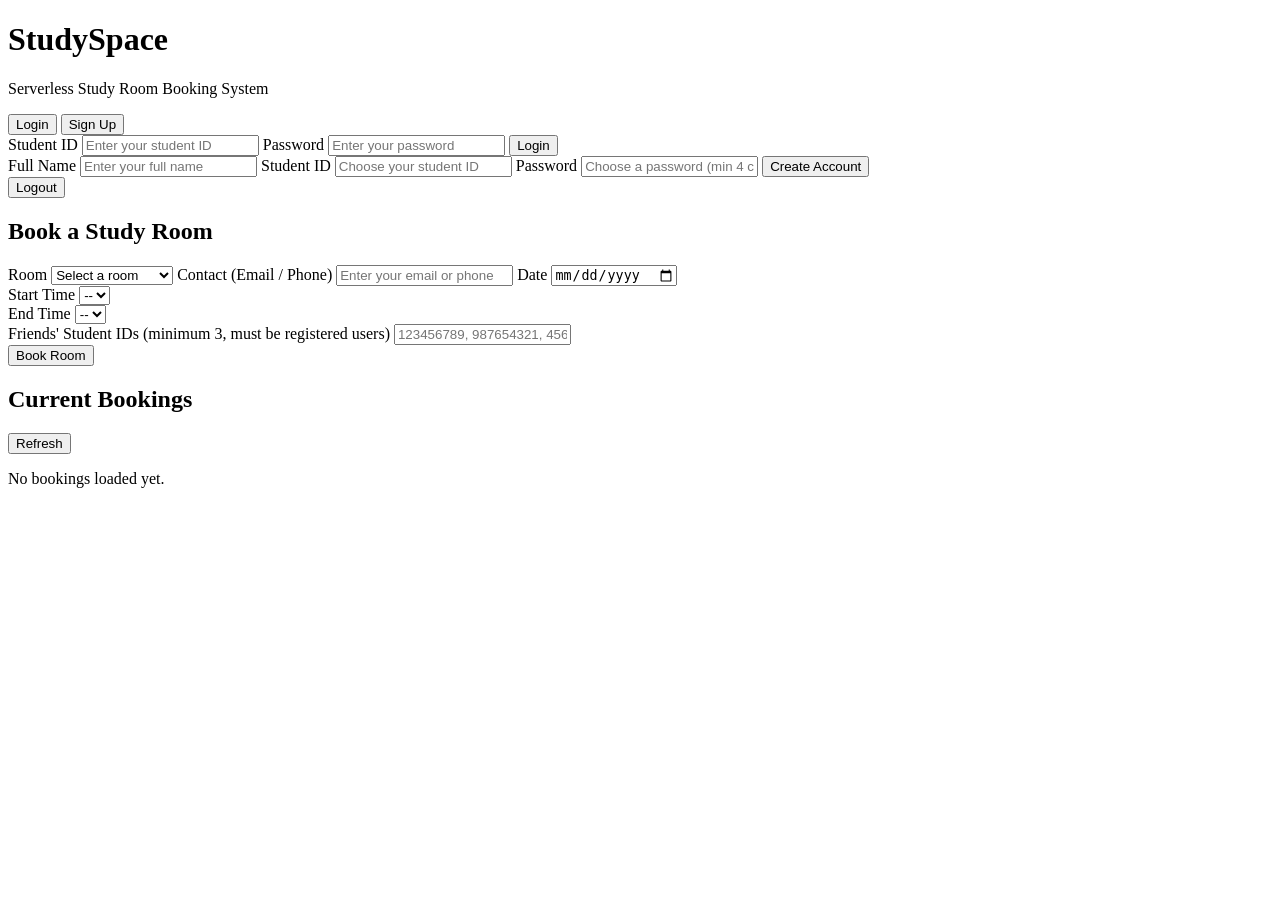
==== frontend/index.html @ 9c3af7f7 "Create index.html" ====
<!DOCTYPE html>
<html lang="en">
<head>
  <meta charset="UTF-8" />
  <meta name="viewport" content="width=device-width, initial-scale=1.0" />
  <title>StudySpace - Study Room Booking</title>
  <link rel="stylesheet" href="style.css" />
</head>
<body>
  <div class="container">
    <header>
      <h1>StudySpace</h1>
      <p>Serverless Study Room Booking System</p>
    </header>

    <!-- ===================== AUTH VIEW ===================== -->
    <section id="authView">
      <div class="card auth-card">
        <div class="tabs">
          <button id="loginTab" class="tab active" type="button">Login</button>
          <button id="signupTab" class="tab" type="button">Sign Up</button>
        </div>

        <form id="loginForm" class="auth-form">
          <label>Student ID</label>
          <input type="text" id="loginStudentId" placeholder="Enter your student ID" required />
          <label>Password</label>
          <input type="password" id="loginPassword" placeholder="Enter your password" required />
          <button type="submit">Login</button>
        </form>

        <form id="signupForm" class="auth-form hidden">
          <label>Full Name</label>
          <input type="text" id="signupName" placeholder="Enter your full name" required />
          <label>Student ID</label>
          <input type="text" id="signupStudentId" placeholder="Choose your student ID" required />
          <label>Password</label>
          <input type="password" id="signupPassword" placeholder="Choose a password (min 4 chars)" required />
          <button type="submit">Create Account</button>
        </form>
      </div>
    </section>

    <!-- ===================== APP VIEW ===================== -->
    <section id="appView" class="hidden">
      <div class="welcome-bar card">
        <span id="welcomeText"></span>
        <button id="logoutBtn" type="button">Logout</button>
      </div>

      <div class="card">
        <h2>Book a Study Room</h2>
        <form id="bookingForm">
          <label>Room</label>
          <select id="room" required>
            <option value="">Select a room</option>
            <optgroup label="Single Rooms (1 person)">
              <option value="Room A">Room A</option>
              <option value="Room B">Room B</option>
            </optgroup>
            <optgroup label="Group Rooms (4+ people)">
              <option value="Room C">Room C</option>
              <option value="Computer Lab">Computer Lab</option>
            </optgroup>
          </select>

          <label>Contact (Email / Phone)</label>
          <input type="text" id="contact" placeholder="Enter your email or phone" required />

          <label>Date</label>
          <input type="date" id="date" required />

          <div class="time-row">
            <div class="time-col">
              <label>Start Time</label>
              <select id="startTime" required>
                <option value="">--</option>
              </select>
            </div>
            <div class="time-col">
              <label>End Time</label>
              <select id="endTime" required>
                <option value="">--</option>
              </select>
            </div>
          </div>

          <div id="friendsGroup" class="hidden">
            <label>Friends' Student IDs <span class="hint">(minimum 3, must be registered users)</span></label>
            <input type="text" id="friendsIds" placeholder="123456789, 987654321, 456789123" />
          </div>

          <button type="submit">Book Room</button>
        </form>
      </div>

      <div class="card">
        <div class="bookings-header">
          <h2>Current Bookings</h2>
          <button id="refreshBtn" type="button">Refresh</button>
        </div>
        <div id="bookingsList" class="bookings-list">
          <p>No bookings loaded yet.</p>
        </div>
      </div>
    </section>
  </div>

  <script src="app.js"></script>
</body>
</html>
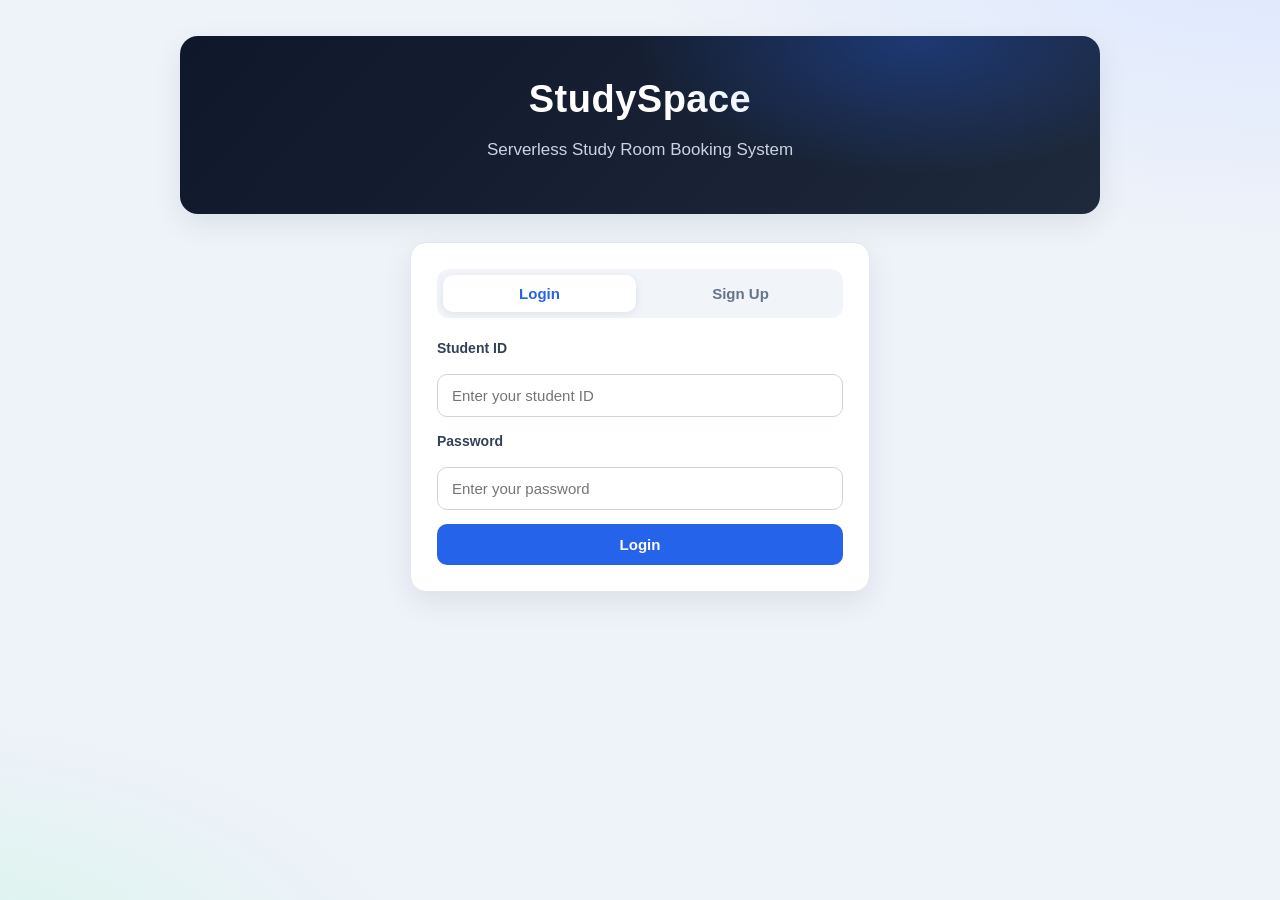
==== commit 581715d3: "Update new login index.html" ====
--- a/frontend/index.html
+++ b/frontend/index.html
@@ -34,8 +34,8 @@
           <input type="text" id="signupName" placeholder="Enter your full name" required />
           <label>Student ID</label>
           <input type="text" id="signupStudentId" placeholder="Choose your student ID" required />
-          <label>Password</label>
-          <input type="password" id="signupPassword" placeholder="Choose a password (min 4 chars)" required />
+          <label>Password <span class="hint">(8+ chars, 1 uppercase, 1 number, 1 special)</span></label>
+          <input type="password" id="signupPassword" placeholder="Create a strong password" required />
           <button type="submit">Create Account</button>
         </form>
       </div>
--- a/frontend/style.css
+++ b/frontend/style.css
@@ -0,0 +1,353 @@
+/* ===================== StudySpace - Styles ===================== */
+
+:root {
+  --navy: #1e293b;
+  --navy-deep: #0f172a;
+  --blue: #2563eb;
+  --blue-dark: #1d4ed8;
+  --green: #10b981;
+  --green-dark: #059669;
+  --red: #dc2626;
+  --red-dark: #b91c1c;
+  --bg: #eef2f9;
+  --card: #ffffff;
+  --text: #1f2937;
+  --muted: #64748b;
+  --border: #e2e8f0;
+  --shadow: 0 10px 30px rgba(15, 23, 42, 0.08);
+  --shadow-hover: 0 16px 40px rgba(15, 23, 42, 0.14);
+}
+
+* {
+  box-sizing: border-box;
+}
+
+body {
+  margin: 0;
+  font-family: "Segoe UI", Arial, sans-serif;
+  background:
+    radial-gradient(1200px 600px at 100% -10%, #dbe7ff 0%, transparent 55%),
+    radial-gradient(1000px 500px at -10% 110%, #d6f5ea 0%, transparent 55%),
+    var(--bg);
+  background-attachment: fixed;
+  color: var(--text);
+  line-height: 1.55;
+}
+
+.container {
+  width: 90%;
+  max-width: 920px;
+  margin: 0 auto;
+  padding: 36px 0 60px;
+}
+
+/* ---------- Header ---------- */
+header {
+  text-align: center;
+  margin-bottom: 28px;
+  padding: 34px 25px;
+  background: linear-gradient(135deg, var(--navy-deep), var(--navy));
+  border-radius: 18px;
+  box-shadow: var(--shadow);
+  color: #fff;
+  position: relative;
+  overflow: hidden;
+  animation: fadeDown 0.6s ease both;
+}
+header::after {
+  content: "";
+  position: absolute;
+  inset: 0;
+  background: radial-gradient(400px 200px at 80% 0%, rgba(37, 99, 235, 0.35), transparent 70%);
+  pointer-events: none;
+}
+header h1 {
+  margin: 0;
+  font-size: 38px;
+  letter-spacing: 0.5px;
+  font-weight: 700;
+}
+header p {
+  margin-top: 8px;
+  font-size: 17px;
+  color: #cbd5e1;
+}
+
+/* ---------- Cards ---------- */
+.card {
+  background: var(--card);
+  padding: 26px;
+  margin-bottom: 22px;
+  border-radius: 16px;
+  border: 1px solid var(--border);
+  box-shadow: var(--shadow);
+  animation: fadeUp 0.5s ease both;
+  transition: box-shadow 0.25s ease, transform 0.25s ease;
+}
+.card:hover {
+  box-shadow: var(--shadow-hover);
+  transform: translateY(-2px);
+}
+.card h2 {
+  margin-top: 0;
+  color: var(--navy);
+  font-size: 22px;
+}
+
+/* ---------- Forms ---------- */
+form {
+  display: grid;
+  gap: 14px;
+}
+label {
+  font-weight: 600;
+  color: #334155;
+  font-size: 14px;
+}
+.hint {
+  font-weight: 400;
+  color: var(--muted);
+  font-size: 12px;
+}
+input,
+select {
+  padding: 12px 14px;
+  border: 1px solid #cbd5e1;
+  border-radius: 10px;
+  font-size: 15px;
+  background: #fff;
+  transition: border-color 0.2s ease, box-shadow 0.2s ease;
+}
+input:focus,
+select:focus {
+  outline: none;
+  border-color: var(--blue);
+  box-shadow: 0 0 0 3px rgba(37, 99, 235, 0.15);
+}
+
+/* ---------- Buttons ---------- */
+button {
+  padding: 12px 18px;
+  border: none;
+  border-radius: 10px;
+  background: var(--blue);
+  color: #fff;
+  font-size: 15px;
+  font-weight: 600;
+  cursor: pointer;
+  transition: background 0.2s ease, transform 0.12s ease, box-shadow 0.2s ease;
+}
+button:hover {
+  background: var(--blue-dark);
+  box-shadow: 0 6px 16px rgba(37, 99, 235, 0.3);
+}
+button:active {
+  transform: scale(0.97);
+}
+.secondary {
+  background: #e2e8f0;
+  color: #334155;
+}
+.secondary:hover {
+  background: #cbd5e1;
+  box-shadow: none;
+}
+
+/* ---------- Time row ---------- */
+.time-row {
+  display: grid;
+  grid-template-columns: 1fr 1fr;
+  gap: 14px;
+}
+.time-col {
+  display: grid;
+  gap: 6px;
+}
+
+/* ---------- Auth ---------- */
+.auth-card {
+  max-width: 460px;
+  margin: 0 auto;
+}
+.tabs {
+  display: flex;
+  gap: 8px;
+  margin-bottom: 20px;
+  background: #f1f5f9;
+  padding: 6px;
+  border-radius: 12px;
+}
+.tab {
+  flex: 1;
+  background: transparent;
+  color: var(--muted);
+  font-weight: 600;
+  padding: 10px;
+}
+.tab:hover {
+  background: transparent;
+  box-shadow: none;
+  color: var(--navy);
+}
+.tab.active {
+  background: #fff;
+  color: var(--blue);
+  box-shadow: 0 2px 8px rgba(15, 23, 42, 0.08);
+}
+.auth-form {
+  animation: fadeIn 0.35s ease both;
+}
+
+/* ---------- Welcome bar ---------- */
+.welcome-bar {
+  display: flex;
+  align-items: center;
+  justify-content: space-between;
+  padding: 16px 22px;
+  font-weight: 600;
+  color: var(--navy);
+}
+#logoutBtn {
+  background: #f1f5f9;
+  color: #334155;
+  padding: 8px 16px;
+}
+#logoutBtn:hover {
+  background: #e2e8f0;
+  box-shadow: none;
+}
+
+/* ---------- Bookings ---------- */
+.bookings-header {
+  display: flex;
+  align-items: center;
+  justify-content: space-between;
+}
+#refreshBtn {
+  background: var(--green);
+  padding: 8px 16px;
+}
+#refreshBtn:hover {
+  background: var(--green-dark);
+  box-shadow: 0 6px 16px rgba(16, 185, 129, 0.3);
+}
+.bookings-list {
+  margin-top: 16px;
+  display: grid;
+  gap: 12px;
+}
+.booking-item {
+  border: 1px solid var(--border);
+  border-left: 5px solid var(--blue);
+  padding: 16px 18px;
+  border-radius: 12px;
+  background: #f8fafc;
+  animation: fadeIn 0.4s ease both;
+  transition: transform 0.2s ease, box-shadow 0.2s ease;
+}
+.booking-item:hover {
+  transform: translateX(3px);
+  box-shadow: var(--shadow);
+}
+.booking-item h3 {
+  margin: 0 0 8px 0;
+  color: var(--navy);
+}
+.booking-item p {
+  margin: 4px 0;
+  font-size: 14px;
+}
+.delete-btn {
+  background: var(--red);
+  margin-top: 10px;
+  padding: 8px 16px;
+}
+.delete-btn:hover {
+  background: var(--red-dark);
+  box-shadow: 0 6px 16px rgba(220, 38, 38, 0.3);
+}
+
+/* ---------- Modal (cancellation code) ---------- */
+.modal-overlay {
+  position: fixed;
+  inset: 0;
+  background: rgba(15, 23, 42, 0.55);
+  display: flex;
+  align-items: center;
+  justify-content: center;
+  z-index: 1000;
+  animation: fadeIn 0.25s ease both;
+}
+.modal {
+  background: #fff;
+  padding: 30px;
+  border-radius: 16px;
+  max-width: 420px;
+  width: 90%;
+  text-align: center;
+  box-shadow: var(--shadow-hover);
+  animation: popIn 0.3s ease both;
+}
+.modal h3 {
+  margin-top: 0;
+  color: var(--navy);
+}
+.modal p {
+  color: var(--muted);
+  font-size: 14px;
+}
+.code-box {
+  font-family: "Courier New", monospace;
+  font-size: 30px;
+  font-weight: 700;
+  letter-spacing: 6px;
+  color: var(--blue);
+  background: #eff6ff;
+  border: 1px dashed var(--blue);
+  border-radius: 12px;
+  padding: 16px;
+  margin: 18px 0;
+}
+.modal-actions {
+  display: flex;
+  gap: 10px;
+  justify-content: center;
+}
+
+/* ---------- Utilities ---------- */
+.hidden {
+  display: none;
+}
+.error {
+  color: var(--red);
+  font-weight: 600;
+}
+.success {
+  color: var(--green-dark);
+  font-weight: 600;
+}
+
+/* ---------- Animations ---------- */
+@keyframes fadeIn {
+  from { opacity: 0; }
+  to { opacity: 1; }
+}
+@keyframes fadeUp {
+  from { opacity: 0; transform: translateY(14px); }
+  to { opacity: 1; transform: translateY(0); }
+}
+@keyframes fadeDown {
+  from { opacity: 0; transform: translateY(-14px); }
+  to { opacity: 1; transform: translateY(0); }
+}
+@keyframes popIn {
+  from { opacity: 0; transform: scale(0.9); }
+  to { opacity: 1; transform: scale(1); }
+}
+
+/* ---------- Responsive ---------- */
+@media (max-width: 600px) {
+  header h1 { font-size: 30px; }
+  .time-row { grid-template-columns: 1fr; }
+  .container { width: 94%; }
+}
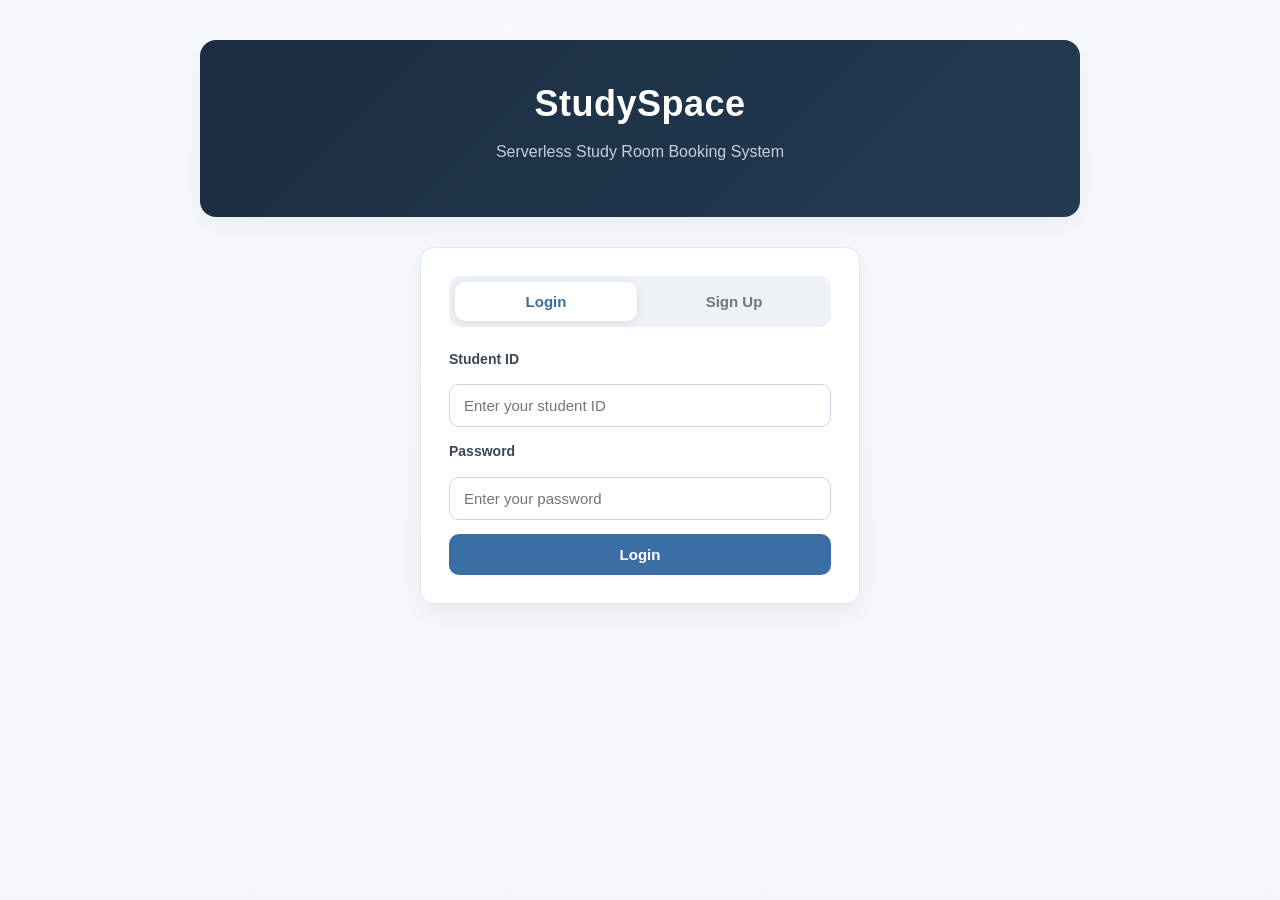
==== commit 3f05d47a: "Update index.html" ====
--- a/frontend/index.html
+++ b/frontend/index.html
@@ -3,109 +3,42 @@
 <head>
   <meta charset="UTF-8" />
   <meta name="viewport" content="width=device-width, initial-scale=1.0" />
-  <title>StudySpace - Study Room Booking</title>
+  <title>StudySpace - Login</title>
   <link rel="stylesheet" href="style.css" />
 </head>
 <body>
-  <div class="container">
+  <div class="container narrow">
     <header>
       <h1>StudySpace</h1>
       <p>Serverless Study Room Booking System</p>
     </header>
 
-    <!-- ===================== AUTH VIEW ===================== -->
-    <section id="authView">
-      <div class="card auth-card">
-        <div class="tabs">
-          <button id="loginTab" class="tab active" type="button">Login</button>
-          <button id="signupTab" class="tab" type="button">Sign Up</button>
-        </div>
-
-        <form id="loginForm" class="auth-form">
-          <label>Student ID</label>
-          <input type="text" id="loginStudentId" placeholder="Enter your student ID" required />
-          <label>Password</label>
-          <input type="password" id="loginPassword" placeholder="Enter your password" required />
-          <button type="submit">Login</button>
-        </form>
-
-        <form id="signupForm" class="auth-form hidden">
-          <label>Full Name</label>
-          <input type="text" id="signupName" placeholder="Enter your full name" required />
-          <label>Student ID</label>
-          <input type="text" id="signupStudentId" placeholder="Choose your student ID" required />
-          <label>Password <span class="hint">(8+ chars, 1 uppercase, 1 number, 1 special)</span></label>
-          <input type="password" id="signupPassword" placeholder="Create a strong password" required />
-          <button type="submit">Create Account</button>
-        </form>
-      </div>
-    </section>
-
-    <!-- ===================== APP VIEW ===================== -->
-    <section id="appView" class="hidden">
-      <div class="welcome-bar card">
-        <span id="welcomeText"></span>
-        <button id="logoutBtn" type="button">Logout</button>
+    <div class="card auth-card">
+      <div class="tabs">
+        <button id="loginTab" class="tab active" type="button">Login</button>
+        <button id="signupTab" class="tab" type="button">Sign Up</button>
       </div>
 
-      <div class="card">
-        <h2>Book a Study Room</h2>
-        <form id="bookingForm">
-          <label>Room</label>
-          <select id="room" required>
-            <option value="">Select a room</option>
-            <optgroup label="Single Rooms (1 person)">
-              <option value="Room A">Room A</option>
-              <option value="Room B">Room B</option>
-            </optgroup>
-            <optgroup label="Group Rooms (4+ people)">
-              <option value="Room C">Room C</option>
-              <option value="Computer Lab">Computer Lab</option>
-            </optgroup>
-          </select>
+      <form id="loginForm" class="auth-form">
+        <label>Student ID</label>
+        <input type="text" id="loginStudentId" placeholder="Enter your student ID" required />
+        <label>Password</label>
+        <input type="password" id="loginPassword" placeholder="Enter your password" required />
+        <button type="submit">Login</button>
+      </form>
 
-          <label>Contact (Email / Phone)</label>
-          <input type="text" id="contact" placeholder="Enter your email or phone" required />
-
-          <label>Date</label>
-          <input type="date" id="date" required />
-
-          <div class="time-row">
-            <div class="time-col">
-              <label>Start Time</label>
-              <select id="startTime" required>
-                <option value="">--</option>
-              </select>
-            </div>
-            <div class="time-col">
-              <label>End Time</label>
-              <select id="endTime" required>
-                <option value="">--</option>
-              </select>
-            </div>
-          </div>
-
-          <div id="friendsGroup" class="hidden">
-            <label>Friends' Student IDs <span class="hint">(minimum 3, must be registered users)</span></label>
-            <input type="text" id="friendsIds" placeholder="123456789, 987654321, 456789123" />
-          </div>
-
-          <button type="submit">Book Room</button>
-        </form>
-      </div>
-
-      <div class="card">
-        <div class="bookings-header">
-          <h2>Current Bookings</h2>
-          <button id="refreshBtn" type="button">Refresh</button>
-        </div>
-        <div id="bookingsList" class="bookings-list">
-          <p>No bookings loaded yet.</p>
-        </div>
-      </div>
-    </section>
+      <form id="signupForm" class="auth-form hidden">
+        <label>Full Name</label>
+        <input type="text" id="signupName" placeholder="Enter your full name" required />
+        <label>Student ID</label>
+        <input type="text" id="signupStudentId" placeholder="Choose your student ID" required />
+        <label>Password <span class="hint">(8+ chars, 1 uppercase, 1 number, 1 special)</span></label>
+        <input type="password" id="signupPassword" placeholder="Create a strong password" required />
+        <button type="submit">Create Account</button>
+      </form>
+    </div>
   </div>
 
-  <script src="app.js"></script>
+  <script src="auth.js"></script>
 </body>
 </html>
--- a/frontend/style.css
+++ b/frontend/style.css
@@ -1,34 +1,29 @@
 /* ===================== StudySpace - Styles ===================== */
 
 :root {
-  --navy: #1e293b;
-  --navy-deep: #0f172a;
-  --blue: #2563eb;
-  --blue-dark: #1d4ed8;
-  --green: #10b981;
-  --green-dark: #059669;
-  --red: #dc2626;
-  --red-dark: #b91c1c;
-  --bg: #eef2f9;
+  --navy: #243b53;
+  --navy-deep: #1b2d40;
+  --blue: #3b6ea5;
+  --blue-dark: #2f5783;
+  --green: #3a8a6e;
+  --green-dark: #2f7059;
+  --red: #c0473f;
+  --red-dark: #a23a33;
+  --bg: #f4f6f9;
   --card: #ffffff;
-  --text: #1f2937;
-  --muted: #64748b;
-  --border: #e2e8f0;
-  --shadow: 0 10px 30px rgba(15, 23, 42, 0.08);
-  --shadow-hover: 0 16px 40px rgba(15, 23, 42, 0.14);
-}
-
-* {
-  box-sizing: border-box;
-}
+  --text: #2b3543;
+  --muted: #6b7785;
+  --border: #e3e8ee;
+  --shadow: 0 8px 24px rgba(36, 59, 83, 0.07);
+  --shadow-hover: 0 12px 32px rgba(36, 59, 83, 0.12);
+}
+
+* { box-sizing: border-box; }
 
 body {
   margin: 0;
   font-family: "Segoe UI", Arial, sans-serif;
-  background:
-    radial-gradient(1200px 600px at 100% -10%, #dbe7ff 0%, transparent 55%),
-    radial-gradient(1000px 500px at -10% 110%, #d6f5ea 0%, transparent 55%),
-    var(--bg);
+  background: linear-gradient(180deg, #f7f9fc 0%, var(--bg) 100%);
   background-attachment: fixed;
   color: var(--text);
   line-height: 1.55;
@@ -36,93 +31,56 @@
 
 .container {
   width: 90%;
-  max-width: 920px;
+  max-width: 880px;
   margin: 0 auto;
-  padding: 36px 0 60px;
+  padding: 40px 0 60px;
 }
 
 /* ---------- Header ---------- */
 header {
   text-align: center;
-  margin-bottom: 28px;
-  padding: 34px 25px;
+  margin-bottom: 30px;
+  padding: 36px 25px;
   background: linear-gradient(135deg, var(--navy-deep), var(--navy));
-  border-radius: 18px;
+  border-radius: 16px;
   box-shadow: var(--shadow);
   color: #fff;
-  position: relative;
-  overflow: hidden;
   animation: fadeDown 0.6s ease both;
 }
-header::after {
-  content: "";
-  position: absolute;
-  inset: 0;
-  background: radial-gradient(400px 200px at 80% 0%, rgba(37, 99, 235, 0.35), transparent 70%);
-  pointer-events: none;
-}
-header h1 {
-  margin: 0;
-  font-size: 38px;
-  letter-spacing: 0.5px;
-  font-weight: 700;
-}
-header p {
-  margin-top: 8px;
-  font-size: 17px;
-  color: #cbd5e1;
-}
+header h1 { margin: 0; font-size: 36px; letter-spacing: 0.5px; font-weight: 700; color: #ffffff; }
+header p { margin-top: 8px; font-size: 16px; color: #c3d0de; }
 
 /* ---------- Cards ---------- */
 .card {
   background: var(--card);
-  padding: 26px;
+  padding: 28px;
   margin-bottom: 22px;
-  border-radius: 16px;
+  border-radius: 14px;
   border: 1px solid var(--border);
   box-shadow: var(--shadow);
   animation: fadeUp 0.5s ease both;
   transition: box-shadow 0.25s ease, transform 0.25s ease;
 }
-.card:hover {
-  box-shadow: var(--shadow-hover);
-  transform: translateY(-2px);
-}
-.card h2 {
-  margin-top: 0;
-  color: var(--navy);
-  font-size: 22px;
-}
+.card:hover { box-shadow: var(--shadow-hover); transform: translateY(-2px); }
+.card h2 { margin-top: 0; color: var(--navy); font-size: 21px; }
 
 /* ---------- Forms ---------- */
-form {
-  display: grid;
-  gap: 14px;
-}
-label {
-  font-weight: 600;
-  color: #334155;
-  font-size: 14px;
-}
-.hint {
-  font-weight: 400;
-  color: var(--muted);
-  font-size: 12px;
-}
-input,
-select {
+form { display: grid; gap: 14px; }
+label { font-weight: 600; color: #3a4655; font-size: 14px; }
+.hint { font-weight: 400; color: var(--muted); font-size: 12px; }
+input, select {
+  width: 100%;
   padding: 12px 14px;
-  border: 1px solid #cbd5e1;
+  border: 1px solid #cdd6e0;
   border-radius: 10px;
   font-size: 15px;
   background: #fff;
   transition: border-color 0.2s ease, box-shadow 0.2s ease;
 }
-input:focus,
-select:focus {
+input:focus, select:focus {
   outline: none;
   border-color: var(--blue);
-  box-shadow: 0 0 0 3px rgba(37, 99, 235, 0.15);
+  box-shadow: 0 0 0 3px rgba(59, 110, 165, 0.15);
 }
 
 /* ---------- Buttons ---------- */
@@ -137,213 +95,106 @@
   cursor: pointer;
   transition: background 0.2s ease, transform 0.12s ease, box-shadow 0.2s ease;
 }
-button:hover {
-  background: var(--blue-dark);
-  box-shadow: 0 6px 16px rgba(37, 99, 235, 0.3);
-}
-button:active {
-  transform: scale(0.97);
-}
-.secondary {
-  background: #e2e8f0;
-  color: #334155;
-}
-.secondary:hover {
-  background: #cbd5e1;
-  box-shadow: none;
-}
+button:hover { background: var(--blue-dark); box-shadow: 0 6px 16px rgba(59, 110, 165, 0.28); }
+button:active { transform: scale(0.98); }
+.secondary { background: #e7ecf2; color: #3a4655; }
+.secondary:hover { background: #d7dee7; box-shadow: none; }
 
 /* ---------- Time row ---------- */
-.time-row {
-  display: grid;
-  grid-template-columns: 1fr 1fr;
-  gap: 14px;
-}
-.time-col {
-  display: grid;
-  gap: 6px;
-}
-
-/* ---------- Auth ---------- */
-.auth-card {
-  max-width: 460px;
-  margin: 0 auto;
-}
+.time-row { display: grid; grid-template-columns: 1fr 1fr; gap: 14px; }
+.time-col { display: grid; gap: 6px; }
+
+/* ---------- Auth (login page feel) ---------- */
+.auth-card { max-width: 440px; margin: 10px auto 0; }
 .tabs {
   display: flex;
-  gap: 8px;
-  margin-bottom: 20px;
-  background: #f1f5f9;
+  gap: 6px;
+  margin-bottom: 22px;
+  background: #eef2f7;
   padding: 6px;
   border-radius: 12px;
 }
-.tab {
-  flex: 1;
-  background: transparent;
-  color: var(--muted);
-  font-weight: 600;
-  padding: 10px;
-}
-.tab:hover {
-  background: transparent;
-  box-shadow: none;
-  color: var(--navy);
-}
-.tab.active {
-  background: #fff;
-  color: var(--blue);
-  box-shadow: 0 2px 8px rgba(15, 23, 42, 0.08);
-}
-.auth-form {
-  animation: fadeIn 0.35s ease both;
-}
+.tab { flex: 1; background: transparent; color: var(--muted); font-weight: 600; padding: 11px; }
+.tab:hover { background: transparent; box-shadow: none; color: var(--navy); }
+.tab.active { background: #fff; color: var(--blue); box-shadow: 0 2px 8px rgba(36, 59, 83, 0.1); }
+.auth-form { animation: fadeIn 0.35s ease both; }
 
 /* ---------- Welcome bar ---------- */
 .welcome-bar {
   display: flex;
   align-items: center;
   justify-content: space-between;
-  padding: 16px 22px;
+  padding: 16px 24px;
   font-weight: 600;
   color: var(--navy);
 }
-#logoutBtn {
-  background: #f1f5f9;
-  color: #334155;
-  padding: 8px 16px;
-}
-#logoutBtn:hover {
-  background: #e2e8f0;
-  box-shadow: none;
-}
+#logoutBtn { background: #eef2f7; color: #3a4655; padding: 8px 16px; }
+#logoutBtn:hover { background: #d7dee7; box-shadow: none; }
 
 /* ---------- Bookings ---------- */
-.bookings-header {
-  display: flex;
-  align-items: center;
-  justify-content: space-between;
-}
-#refreshBtn {
-  background: var(--green);
-  padding: 8px 16px;
-}
-#refreshBtn:hover {
-  background: var(--green-dark);
-  box-shadow: 0 6px 16px rgba(16, 185, 129, 0.3);
-}
-.bookings-list {
-  margin-top: 16px;
-  display: grid;
-  gap: 12px;
-}
+.bookings-header { display: flex; align-items: center; justify-content: space-between; }
+#refreshBtn { background: var(--green); padding: 8px 16px; }
+#refreshBtn:hover { background: var(--green-dark); box-shadow: 0 6px 16px rgba(58, 138, 110, 0.28); }
+.bookings-list { margin-top: 16px; display: grid; gap: 12px; }
 .booking-item {
   border: 1px solid var(--border);
-  border-left: 5px solid var(--blue);
+  border-left: 4px solid var(--blue);
   padding: 16px 18px;
   border-radius: 12px;
   background: #f8fafc;
   animation: fadeIn 0.4s ease both;
   transition: transform 0.2s ease, box-shadow 0.2s ease;
 }
-.booking-item:hover {
-  transform: translateX(3px);
-  box-shadow: var(--shadow);
-}
-.booking-item h3 {
-  margin: 0 0 8px 0;
-  color: var(--navy);
-}
-.booking-item p {
-  margin: 4px 0;
-  font-size: 14px;
-}
-.delete-btn {
-  background: var(--red);
-  margin-top: 10px;
-  padding: 8px 16px;
-}
-.delete-btn:hover {
-  background: var(--red-dark);
-  box-shadow: 0 6px 16px rgba(220, 38, 38, 0.3);
-}
+.booking-item:hover { transform: translateX(3px); box-shadow: var(--shadow); }
+.booking-item h3 { margin: 0 0 8px 0; color: var(--navy); }
+.booking-item p { margin: 4px 0; font-size: 14px; }
+.delete-btn { background: var(--red); margin-top: 10px; padding: 8px 16px; }
+.delete-btn:hover { background: var(--red-dark); box-shadow: 0 6px 16px rgba(192, 71, 63, 0.28); }
 
 /* ---------- Modal (cancellation code) ---------- */
 .modal-overlay {
-  position: fixed;
-  inset: 0;
-  background: rgba(15, 23, 42, 0.55);
-  display: flex;
-  align-items: center;
-  justify-content: center;
+  position: fixed; inset: 0;
+  background: rgba(27, 45, 64, 0.55);
+  display: flex; align-items: center; justify-content: center;
   z-index: 1000;
   animation: fadeIn 0.25s ease both;
 }
 .modal {
   background: #fff;
   padding: 30px;
-  border-radius: 16px;
+  border-radius: 14px;
   max-width: 420px;
   width: 90%;
   text-align: center;
   box-shadow: var(--shadow-hover);
   animation: popIn 0.3s ease both;
 }
-.modal h3 {
-  margin-top: 0;
-  color: var(--navy);
-}
-.modal p {
-  color: var(--muted);
-  font-size: 14px;
-}
+.modal h3 { margin-top: 0; color: var(--navy); }
+.modal p { color: var(--muted); font-size: 14px; }
 .code-box {
   font-family: "Courier New", monospace;
   font-size: 30px;
   font-weight: 700;
   letter-spacing: 6px;
   color: var(--blue);
-  background: #eff6ff;
+  background: #eef4fa;
   border: 1px dashed var(--blue);
   border-radius: 12px;
   padding: 16px;
   margin: 18px 0;
 }
-.modal-actions {
-  display: flex;
-  gap: 10px;
-  justify-content: center;
-}
+.modal-actions { display: flex; gap: 10px; justify-content: center; }
 
 /* ---------- Utilities ---------- */
-.hidden {
-  display: none;
-}
-.error {
-  color: var(--red);
-  font-weight: 600;
-}
-.success {
-  color: var(--green-dark);
-  font-weight: 600;
-}
+.hidden { display: none !important; }
+.error { color: var(--red); font-weight: 600; }
+.success { color: var(--green-dark); font-weight: 600; }
 
 /* ---------- Animations ---------- */
-@keyframes fadeIn {
-  from { opacity: 0; }
-  to { opacity: 1; }
-}
-@keyframes fadeUp {
-  from { opacity: 0; transform: translateY(14px); }
-  to { opacity: 1; transform: translateY(0); }
-}
-@keyframes fadeDown {
-  from { opacity: 0; transform: translateY(-14px); }
-  to { opacity: 1; transform: translateY(0); }
-}
-@keyframes popIn {
-  from { opacity: 0; transform: scale(0.9); }
-  to { opacity: 1; transform: scale(1); }
-}
+@keyframes fadeIn { from { opacity: 0; } to { opacity: 1; } }
+@keyframes fadeUp { from { opacity: 0; transform: translateY(14px); } to { opacity: 1; transform: translateY(0); } }
+@keyframes fadeDown { from { opacity: 0; transform: translateY(-14px); } to { opacity: 1; transform: translateY(0); } }
+@keyframes popIn { from { opacity: 0; transform: scale(0.9); } to { opacity: 1; transform: scale(1); } }
 
 /* ---------- Responsive ---------- */
 @media (max-width: 600px) {
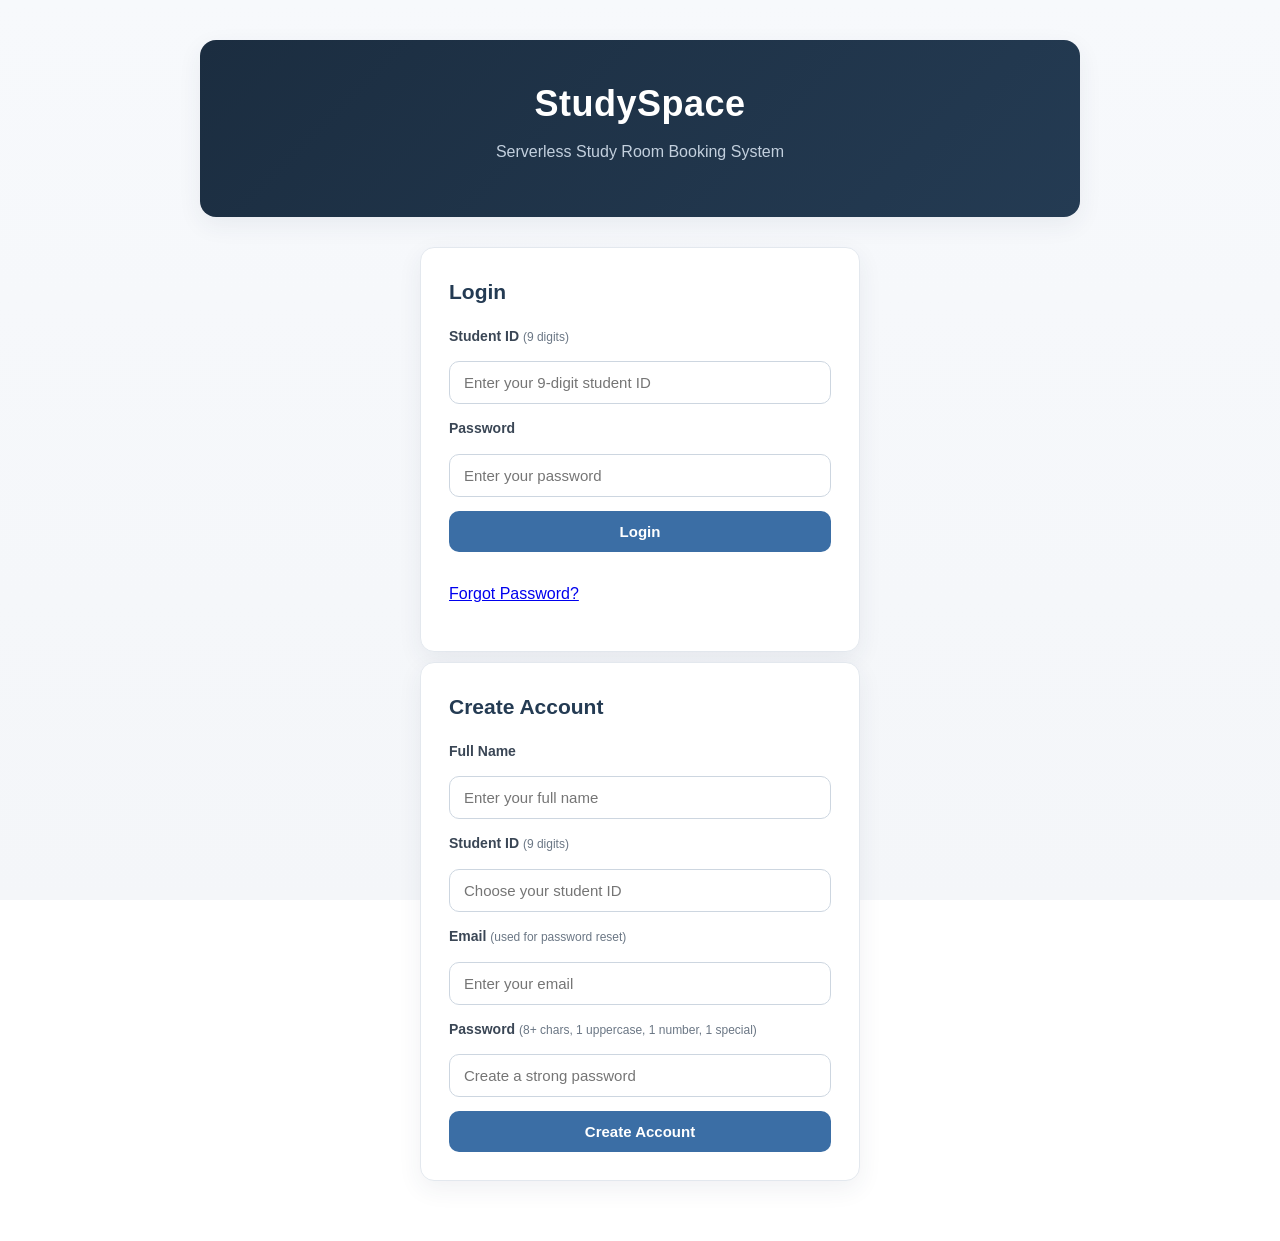
==== commit 9c99fc00: "Update index.html" ====
--- a/frontend/index.html
+++ b/frontend/index.html
@@ -13,32 +13,86 @@
       <p>Serverless Study Room Booking System</p>
     </header>
 
+    <!-- LOGIN -->
     <div class="card auth-card">
-      <div class="tabs">
-        <button id="loginTab" class="tab active" type="button">Login</button>
-        <button id="signupTab" class="tab" type="button">Sign Up</button>
-      </div>
-
+      <h2>Login</h2>
       <form id="loginForm" class="auth-form">
-        <label>Student ID</label>
-        <input type="text" id="loginStudentId" placeholder="Enter your student ID" required />
+        <label>Student ID <span class="hint">(9 digits)</span></label>
+        <input
+          type="text"
+          id="loginStudentId"
+          placeholder="Enter your 9-digit student ID"
+          pattern="\d{9}"
+          maxlength="9"
+          inputmode="numeric"
+          title="Student ID must be exactly 9 digits"
+          required
+        />
         <label>Password</label>
         <input type="password" id="loginPassword" placeholder="Enter your password" required />
         <button type="submit">Login</button>
+        <p class="form-link"><a href="#" id="forgotPasswordLink">Forgot Password?</a></p>
       </form>
 
-      <form id="signupForm" class="auth-form hidden">
+      <!-- FORGOT PASSWORD (hidden until link is clicked) -->
+      <div id="forgotPasswordSection" class="auth-form hidden">
+        <h3>Reset Password</h3>
+
+        <div id="resetStep1">
+          <label>Student ID <span class="hint">(9 digits)</span></label>
+          <input
+            type="text"
+            id="resetStudentId"
+            placeholder="Enter your 9-digit student ID"
+            pattern="\d{9}"
+            maxlength="9"
+            inputmode="numeric"
+            title="Student ID must be exactly 9 digits"
+            required
+          />
+          <label>Email</label>
+          <input type="email" id="resetEmail" placeholder="Enter your registered email" required />
+          <button type="button" id="sendResetCodeBtn">Send Reset Code</button>
+        </div>
+
+        <div id="resetStep2" class="hidden">
+          <p class="hint">Enter the code sent to your email, then choose a new password.</p>
+          <label>Reset Code</label>
+          <input type="text" id="resetCode" placeholder="6-digit code" maxlength="6" inputmode="numeric" required />
+          <label>New Password <span class="hint">(8+ chars, 1 uppercase, 1 number, 1 special)</span></label>
+          <input type="password" id="newPassword" placeholder="Create a strong password" required />
+          <button type="button" id="confirmResetBtn">Reset Password</button>
+        </div>
+
+        <p class="form-link"><a href="#" id="backToLoginLink">Back to Login</a></p>
+      </div>
+    </div>
+
+    <!-- CREATE ACCOUNT -->
+    <div class="card auth-card spaced">
+      <h2>Create Account</h2>
+      <form id="signupForm" class="auth-form">
         <label>Full Name</label>
         <input type="text" id="signupName" placeholder="Enter your full name" required />
-        <label>Student ID</label>
-        <input type="text" id="signupStudentId" placeholder="Choose your student ID" required />
+        <label>Student ID <span class="hint">(9 digits)</span></label>
+        <input
+          type="text"
+          id="signupStudentId"
+          placeholder="Choose your student ID"
+          pattern="\d{9}"
+          maxlength="9"
+          inputmode="numeric"
+          title="Student ID must be exactly 9 digits"
+          required
+        />
+        <label>Email <span class="hint">(used for password reset)</span></label>
+        <input type="email" id="signupEmail" placeholder="Enter your email" required />
         <label>Password <span class="hint">(8+ chars, 1 uppercase, 1 number, 1 special)</span></label>
         <input type="password" id="signupPassword" placeholder="Create a strong password" required />
         <button type="submit">Create Account</button>
       </form>
     </div>
   </div>
-
   <script src="auth.js"></script>
 </body>
 </html>
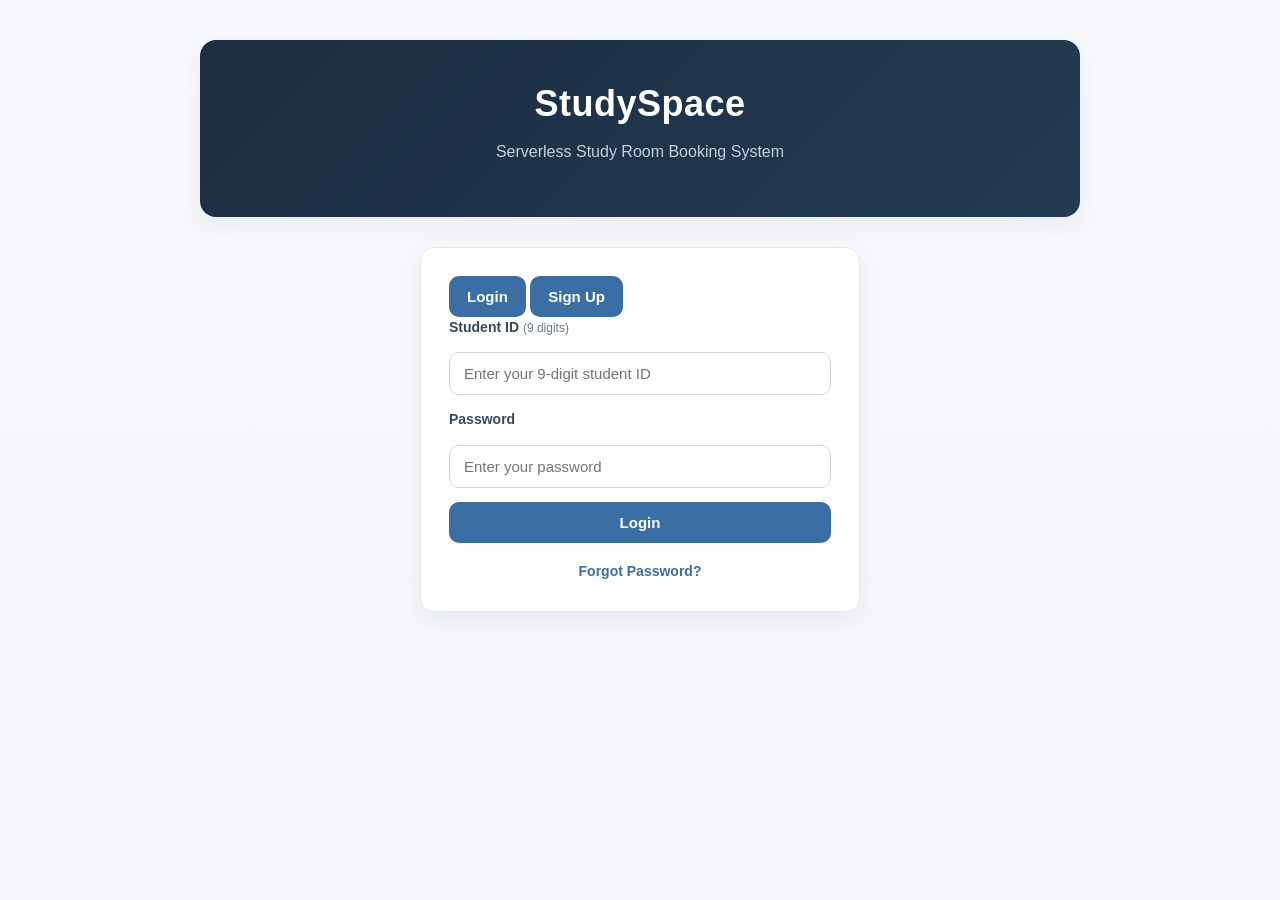
==== commit 99ead90a: "Update index.html" ====
--- a/frontend/index.html
+++ b/frontend/index.html
@@ -7,15 +7,19 @@
   <link rel="stylesheet" href="style.css" />
 </head>
 <body>
-  <div class="container narrow">
+  <div class="container">
     <header>
       <h1>StudySpace</h1>
       <p>Serverless Study Room Booking System</p>
     </header>
 
-    <!-- LOGIN -->
     <div class="card auth-card">
-      <h2>Login</h2>
+      <div class="tabs">
+        <button id="loginTab" class="tab active" type="button">Login</button>
+        <button id="signupTab" class="tab" type="button">Sign Up</button>
+      </div>
+
+      <!-- LOGIN -->
       <form id="loginForm" class="auth-form">
         <label>Student ID <span class="hint">(9 digits)</span></label>
         <input
@@ -66,12 +70,9 @@
 
         <p class="form-link"><a href="#" id="backToLoginLink">Back to Login</a></p>
       </div>
-    </div>
 
-    <!-- CREATE ACCOUNT -->
-    <div class="card auth-card spaced">
-      <h2>Create Account</h2>
-      <form id="signupForm" class="auth-form">
+      <!-- SIGN UP -->
+      <form id="signupForm" class="auth-form hidden">
         <label>Full Name</label>
         <input type="text" id="signupName" placeholder="Enter your full name" required />
         <label>Student ID <span class="hint">(9 digits)</span></label>
--- a/frontend/style.css
+++ b/frontend/style.css
@@ -106,18 +106,54 @@
 
 /* ---------- Auth (login page feel) ---------- */
 .auth-card { max-width: 440px; margin: 10px auto 0; }
-.tabs {
+.auth-form { animation: fadeIn 0.35s ease both; }
+
+/* ---------- Auth grid (Login + Create Account side by side) ---------- */
+.auth-grid {
   display: flex;
-  gap: 6px;
-  margin-bottom: 22px;
-  background: #eef2f7;
-  padding: 6px;
-  border-radius: 12px;
-}
-.tab { flex: 1; background: transparent; color: var(--muted); font-weight: 600; padding: 11px; }
-.tab:hover { background: transparent; box-shadow: none; color: var(--navy); }
-.tab.active { background: #fff; color: var(--blue); box-shadow: 0 2px 8px rgba(36, 59, 83, 0.1); }
-.auth-form { animation: fadeIn 0.35s ease both; }
+  gap: 24px;
+  align-items: flex-start;
+  margin-top: 10px;
+}
+.auth-grid .auth-card {
+  max-width: none;
+  margin: 0;
+  flex: 1;
+  min-width: 0;
+}
+@media (max-width: 768px) {
+  .auth-grid { flex-direction: column; }
+}
+
+/* ---------- Form links (Forgot password / Back to login) ---------- */
+.form-link {
+  margin-top: 4px;
+  margin-bottom: 0;
+  text-align: center;
+  font-size: 14px;
+}
+.form-link a {
+  color: var(--blue);
+  font-weight: 600;
+  text-decoration: none;
+}
+.form-link a:hover {
+  color: var(--blue-dark);
+  text-decoration: underline;
+}
+
+/* ---------- Forgot password panel ---------- */
+#forgotPasswordSection {
+  margin-top: 18px;
+  padding-top: 18px;
+  border-top: 1px solid var(--border);
+}
+#forgotPasswordSection h3 {
+  margin-top: 0;
+  margin-bottom: 14px;
+  color: var(--navy);
+  font-size: 18px;
+}
 
 /* ---------- Welcome bar ---------- */
 .welcome-bar {
